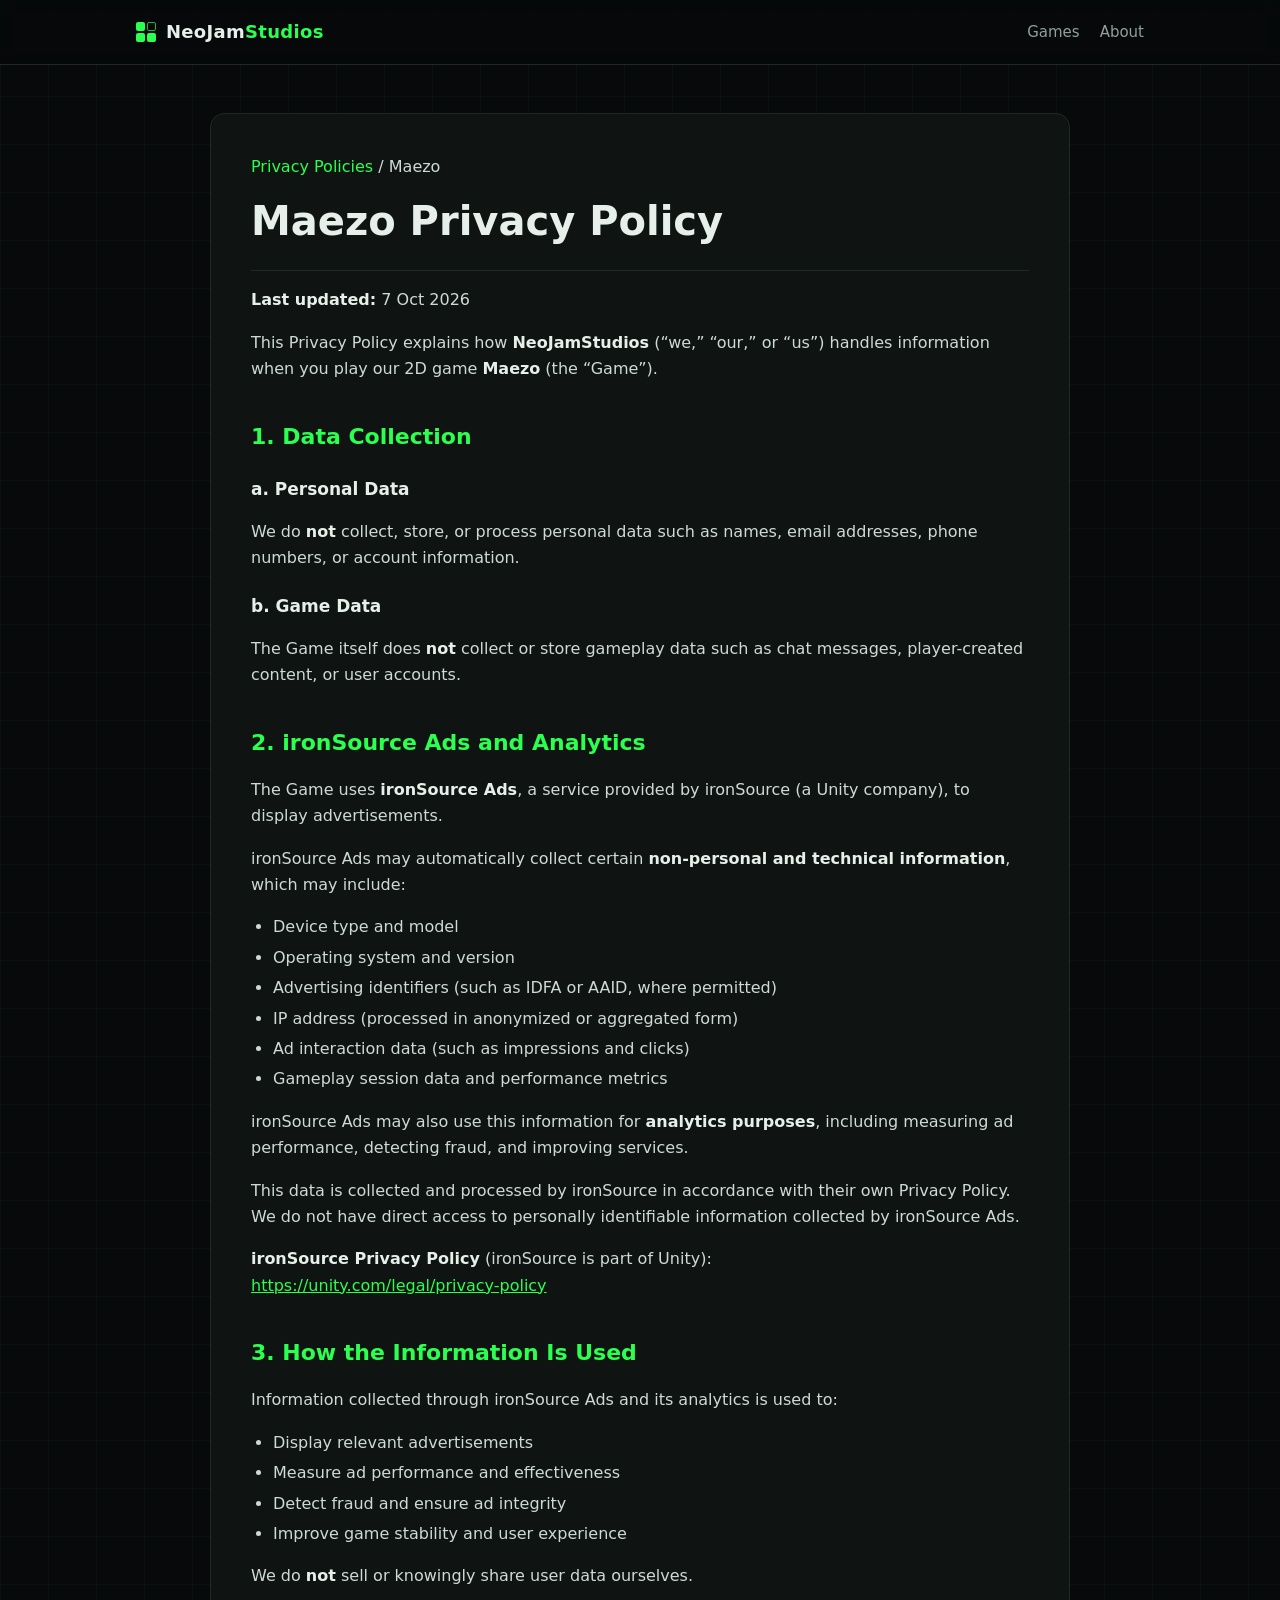
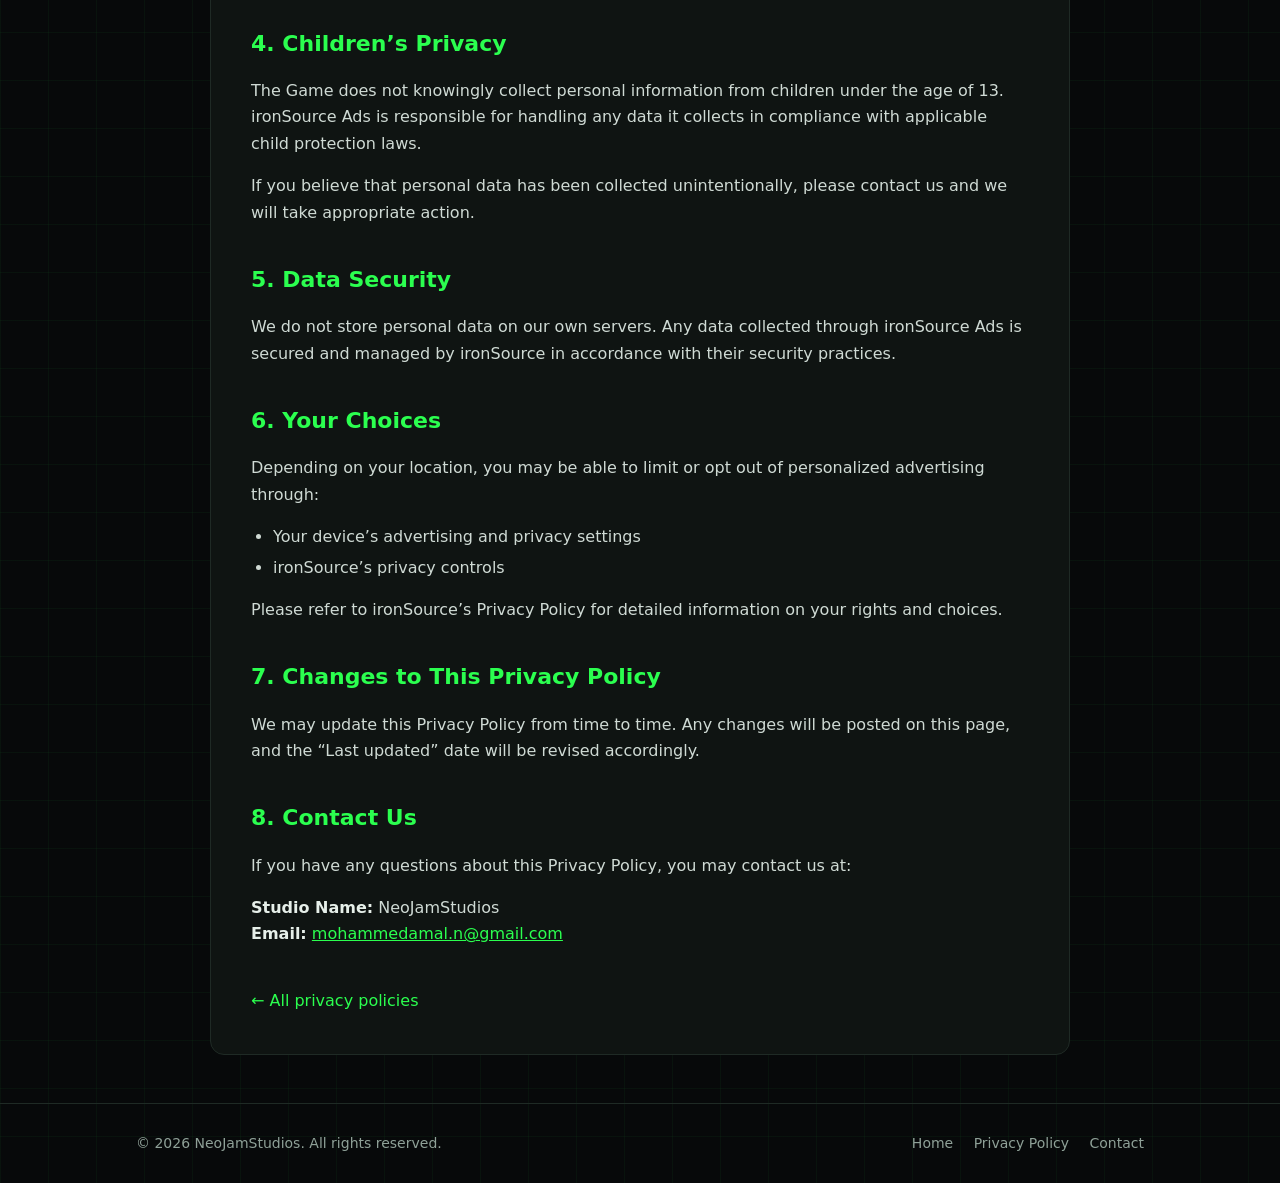
==== maezo-privacy-policy.html @ 003c3d26 "maezo privacy policy" ====
<!DOCTYPE html>
<html lang="en">
<head>
    <meta charset="UTF-8">
    <meta name="viewport" content="width=device-width, initial-scale=1.0">
    <title>Maezo Privacy Policy – NeoJamStudios</title>
    <meta name="description" content="Privacy Policy for Maezo by NeoJamStudios.">
    <link rel="icon" type="image/svg+xml" href="favicon.svg">
    <link rel="stylesheet" href="style.css">
</head>
<body>

<nav class="nav">
    <div class="wrap">
        <a class="brand" href="index.html">
            <span class="logo"><i></i><i></i><i></i><i></i></span>
            <span class="brand-name">NeoJam<span>Studios</span></span>
        </a>
        <div class="nav-links">
            <a href="index.html#games">Games</a>
            <a class="hide-sm" href="index.html#about">About</a>
        </div>
    </div>
</nav>

<main class="wrap">
    <article class="policy">
        <p class="crumb"><a href="privacy-policy.html">Privacy Policies</a> / Maezo</p>
        <h1>Maezo Privacy Policy</h1>
        <p class="updated"><strong>Last updated:</strong> 7 Oct 2026</p>

        <p>
            This Privacy Policy explains how <strong>NeoJamStudios</strong> (“we,” “our,” or “us”) handles
            information when you play our 2D game <strong>Maezo</strong> (the “Game”).
        </p>

        <h2>1. Data Collection</h2>

        <h3>a. Personal Data</h3>
        <p>
            We do <strong>not</strong> collect, store, or process personal data such as names, email
            addresses, phone numbers, or account information.
        </p>

        <h3>b. Game Data</h3>
        <p>
            The Game itself does <strong>not</strong> collect or store gameplay data such as chat messages,
            player-created content, or user accounts.
        </p>

        <h2>2. ironSource Ads and Analytics</h2>
        <p>
            The Game uses <strong>ironSource Ads</strong>, a service provided by ironSource (a Unity company), to display
            advertisements.
        </p>

        <p>
            ironSource Ads may automatically collect certain <strong>non-personal and technical information</strong>,
            which may include:
        </p>

        <ul>
            <li>Device type and model</li>
            <li>Operating system and version</li>
            <li>Advertising identifiers (such as IDFA or AAID, where permitted)</li>
            <li>IP address (processed in anonymized or aggregated form)</li>
            <li>Ad interaction data (such as impressions and clicks)</li>
            <li>Gameplay session data and performance metrics</li>
        </ul>

        <p>
            ironSource Ads may also use this information for <strong>analytics purposes</strong>, including
            measuring ad performance, detecting fraud, and improving services.
        </p>

        <p>
            This data is collected and processed by ironSource in accordance with their own
            Privacy Policy. We do not have direct access to personally identifiable information collected
            by ironSource Ads.
        </p>

        <p>
            <strong>ironSource Privacy Policy</strong> (ironSource is part of Unity):<br>
            <a href="https://unity.com/legal/privacy-policy" target="_blank" rel="noopener noreferrer">
                https://unity.com/legal/privacy-policy
            </a>
        </p>

        <h2>3. How the Information Is Used</h2>
        <p>
            Information collected through ironSource Ads and its analytics is used to:
        </p>
        <ul>
            <li>Display relevant advertisements</li>
            <li>Measure ad performance and effectiveness</li>
            <li>Detect fraud and ensure ad integrity</li>
            <li>Improve game stability and user experience</li>
        </ul>

        <p>
            We do <strong>not</strong> sell or knowingly share user data ourselves.
        </p>

        <h2>4. Children’s Privacy</h2>
        <p>
            The Game does not knowingly collect personal information from children under the age of 13.
            ironSource Ads is responsible for handling any data it collects in compliance with applicable
            child protection laws.
        </p>

        <p>
            If you believe that personal data has been collected unintentionally, please contact us and
            we will take appropriate action.
        </p>

        <h2>5. Data Security</h2>
        <p>
            We do not store personal data on our own servers. Any data collected through ironSource Ads is
            secured and managed by ironSource in accordance with their security practices.
        </p>

        <h2>6. Your Choices</h2>
        <p>
            Depending on your location, you may be able to limit or opt out of personalized advertising
            through:
        </p>
        <ul>
            <li>Your device’s advertising and privacy settings</li>
            <li>ironSource’s privacy controls</li>
        </ul>

        <p>
            Please refer to ironSource’s Privacy Policy for detailed information on your rights and choices.
        </p>

        <h2>7. Changes to This Privacy Policy</h2>
        <p>
            We may update this Privacy Policy from time to time. Any changes will be posted on this page,
            and the “Last updated” date will be revised accordingly.
        </p>

        <h2>8. Contact Us</h2>
        <p>
            If you have any questions about this Privacy Policy, you may contact us at:
        </p>

        <p>
            <strong>Studio Name:</strong> NeoJamStudios<br>
            <strong>Email:</strong> <a href="mailto:mohammedamal.n@gmail.com">mohammedamal.n@gmail.com</a>
        </p>

        <a class="back" href="privacy-policy.html">&larr; All privacy policies</a>
    </article>
</main>

<footer>
    <div class="wrap">
        <span>&copy; 2026 NeoJamStudios. All rights reserved.</span>
        <span>
            <a href="index.html">Home</a>
            <a href="privacy-policy.html">Privacy Policy</a>
            <a href="mailto:mohammedamal.n@gmail.com">Contact</a>
        </span>
    </div>
</footer>

</body>
</html>
---- style.css ----
:root {
    --bg: #07090a;
    --surface: #0f1412;
    --surface-2: #151c19;
    --border: #1f2a25;
    --text: #e6efe9;
    --muted: #8fa198;
    --neon: #2bff4f;
    --neon-dim: #1fb83a;
    --radius: 14px;
    --max: 1040px;
}

* { box-sizing: border-box; }

html { scroll-behavior: smooth; }

body {
    margin: 0;
    font-family: "Inter", system-ui, -apple-system, "Segoe UI", Roboto, Arial, sans-serif;
    background-color: var(--bg);
    background-image:
        linear-gradient(rgba(43, 255, 79, 0.04) 1px, transparent 1px),
        linear-gradient(90deg, rgba(43, 255, 79, 0.04) 1px, transparent 1px);
    background-size: 48px 48px;
    color: var(--text);
    line-height: 1.65;
    -webkit-font-smoothing: antialiased;
}

a { color: var(--neon); }
a:hover { color: #7dff92; }

.wrap {
    max-width: var(--max);
    margin: 0 auto;
    padding: 0 16px;
}

/* ---------- Nav ---------- */
.nav {
    position: sticky;
    top: 0;
    z-index: 10;
    background: rgba(7, 9, 10, 0.85);
    backdrop-filter: blur(8px);
    border-bottom: 1px solid var(--border);
}
.nav .wrap {
    display: flex;
    align-items: center;
    justify-content: space-between;
    height: 64px;
    gap: 16px;
}
.brand {
    display: flex;
    align-items: center;
    gap: 10px;
    color: var(--text);
    text-decoration: none;
    font-weight: 800;
    letter-spacing: 0.3px;
    font-size: 18px;
}
.brand:hover { color: var(--text); }
.brand-name span { color: var(--neon); }
.logo {
    display: grid;
    grid-template-columns: repeat(2, 9px);
    gap: 2px;
}
.logo i {
    width: 9px;
    height: 9px;
    background: var(--neon);
    border-radius: 2px;
}
.logo i:nth-child(2) { background: transparent; border: 1px solid var(--neon-dim); }
.nav-links {
    display: flex;
    gap: 20px;
    font-size: 15px;
}
.nav-links a {
    color: var(--muted);
    text-decoration: none;
}
.nav-links a:hover { color: var(--neon); }

/* ---------- Hero ---------- */
.hero {
    padding: 96px 0 72px;
    text-align: center;
}
.eyebrow {
    display: inline-block;
    font-size: 13px;
    letter-spacing: 2px;
    text-transform: uppercase;
    color: var(--neon);
    border: 1px solid var(--neon-dim);
    border-radius: 999px;
    padding: 4px 14px;
    margin-bottom: 20px;
}
.hero h1 {
    font-size: clamp(40px, 8vw, 72px);
    line-height: 1.05;
    margin: 0 0 16px;
    letter-spacing: -1.5px;
}
.hero h1 span {
    color: var(--neon);
    text-shadow: 0 0 24px rgba(43, 255, 79, 0.45);
}
.hero p {
    font-size: clamp(17px, 2.4vw, 20px);
    color: var(--muted);
    max-width: 560px;
    margin: 0 auto 32px;
}

.btn {
    display: inline-block;
    padding: 12px 24px;
    border-radius: 10px;
    font-weight: 700;
    text-decoration: none;
    transition: transform 0.15s ease, box-shadow 0.15s ease;
}
.btn-primary {
    background: var(--neon);
    color: #041006;
    box-shadow: 0 0 24px rgba(43, 255, 79, 0.35);
}
.btn-primary:hover {
    color: #041006;
    transform: translateY(-2px);
    box-shadow: 0 0 36px rgba(43, 255, 79, 0.55);
}
.btn-ghost {
    border: 1px solid var(--border);
    color: var(--text);
    margin-left: 8px;
}
.btn-ghost:hover { color: var(--neon); border-color: var(--neon-dim); }

/* ---------- Sections ---------- */
section { padding: 56px 0; }
.section-title {
    font-size: 30px;
    margin: 0 0 8px;
    letter-spacing: -0.5px;
}
.section-sub {
    color: var(--muted);
    margin: 0 0 32px;
}

/* ---------- Game card ---------- */
.game {
    display: grid;
    grid-template-columns: 160px 1fr;
    gap: 32px;
    background: var(--surface);
    border: 1px solid var(--border);
    border-radius: var(--radius);
    padding: 32px;
}
.game img {
    width: 160px;
    height: 160px;
    border-radius: 28px;
    border: 1px solid var(--border);
    box-shadow: 0 0 40px rgba(43, 255, 79, 0.18);
}
.game h3 {
    font-size: 26px;
    margin: 0 0 4px;
}
.tagline {
    color: var(--neon);
    margin: 0 0 12px;
    font-style: italic;
}
.tags {
    display: flex;
    flex-wrap: wrap;
    gap: 8px;
    margin-bottom: 16px;
}
.tag {
    font-size: 13px;
    color: var(--muted);
    background: var(--surface-2);
    border: 1px solid var(--border);
    border-radius: 999px;
    padding: 2px 12px;
}
.game p { margin: 0 0 16px; }

.combos {
    display: grid;
    grid-template-columns: repeat(auto-fit, minmax(190px, 1fr));
    gap: 10px;
    margin: 20px 0 24px;
}
.combo {
    display: flex;
    align-items: center;
    justify-content: center;
    gap: 8px;
    background: var(--surface-2);
    border: 1px solid var(--border);
    border-radius: 10px;
    padding: 12px;
    color: var(--muted);
    font-weight: 700;
}
.shape { width: 22px; height: 22px; display: inline-block; }
.shape.sq { background: var(--neon); border-radius: 3px; }
.shape.ci { background: var(--neon); border-radius: 50%; }
.shape.tr {
    width: 0; height: 0;
    border-left: 12px solid transparent;
    border-right: 12px solid transparent;
    border-bottom: 22px solid var(--neon);
}

/* ---------- About ---------- */
.about-grid {
    display: grid;
    grid-template-columns: repeat(3, 1fr);
    gap: 16px;
}
.pill {
    background: var(--surface);
    border: 1px solid var(--border);
    border-radius: var(--radius);
    padding: 24px;
}
.pill h4 {
    margin: 0 0 6px;
    font-size: 18px;
    color: var(--neon);
}
.pill p { margin: 0; color: var(--muted); }

.contact {
    text-align: center;
    background: var(--surface);
    border: 1px solid var(--border);
    border-radius: var(--radius);
    padding: 40px 24px;
}
.contact p { color: var(--muted); margin: 0 0 20px; }

/* ---------- Footer ---------- */
footer {
    border-top: 1px solid var(--border);
    margin-top: 40px;
    padding: 28px 0;
    color: var(--muted);
    font-size: 14px;
}
footer .wrap {
    display: flex;
    flex-wrap: wrap;
    justify-content: space-between;
    gap: 12px;
}
footer a { color: var(--muted); text-decoration: none; margin-left: 16px; }
footer a:first-child { margin-left: 0; }
footer a:hover { color: var(--neon); }

/* ---------- Policy page ---------- */
.policy {
    background: var(--surface);
    border: 1px solid var(--border);
    border-radius: var(--radius);
    padding: 40px;
    margin: 48px auto;
    max-width: 860px;
}
.policy h1 {
    font-size: clamp(30px, 5vw, 40px);
    margin: 0 0 8px;
    padding-bottom: 16px;
    border-bottom: 1px solid var(--border);
}
.policy h2 {
    font-size: 22px;
    margin: 36px 0 8px;
    color: var(--neon);
}
.policy h3 { font-size: 17px; margin: 20px 0 4px; }
.policy p, .policy li { font-size: 16px; color: #cfdad4; }
.policy ul { padding-left: 22px; }
.policy li { margin-bottom: 4px; }
.policy strong { color: var(--text); }
.updated { color: var(--muted); font-size: 14px; }
.crumb { font-size: 14px; color: var(--muted); margin: 0 0 8px; }
.crumb a { text-decoration: none; }

.policy-list {
    list-style: none;
    padding: 0;
    margin: 24px 0 0;
    display: grid;
    gap: 12px;
}
.policy .policy-list li { margin: 0; }
.policy-item {
    display: flex;
    align-items: center;
    gap: 16px;
    padding: 16px;
    background: var(--surface-2);
    border: 1px solid var(--border);
    border-radius: 12px;
    color: var(--text);
    text-decoration: none;
    transition: border-color 0.15s ease, transform 0.15s ease;
}
.policy-item:hover {
    color: var(--text);
    border-color: var(--neon-dim);
    transform: translateY(-2px);
}
.policy-item img {
    width: 56px;
    height: 56px;
    border-radius: 12px;
    border: 1px solid var(--border);
    flex-shrink: 0;
}
.policy-item strong { display: block; font-size: 18px; }
.policy-item small { color: var(--muted); font-size: 14px; }
.policy-item .arrow { margin-left: auto; color: var(--neon); font-size: 20px; }
.back {
    display: inline-block;
    margin-top: 24px;
    text-decoration: none;
}

/* ---------- Responsive ---------- */
@media (max-width: 720px) {
    .hero { padding: 64px 0 48px; }
    .game { grid-template-columns: 1fr; padding: 24px; text-align: center; }
    .game img { margin: 0 auto; width: 128px; height: 128px; }
    .tags { justify-content: center; }
    .about-grid { grid-template-columns: 1fr; }
    .policy { padding: 24px; margin: 24px 0; }
    .nav-links { gap: 14px; font-size: 14px; }
    .btn-ghost { margin: 12px 0 0; }
}
@media (max-width: 420px) {
    .nav-links a.hide-sm { display: none; }
}
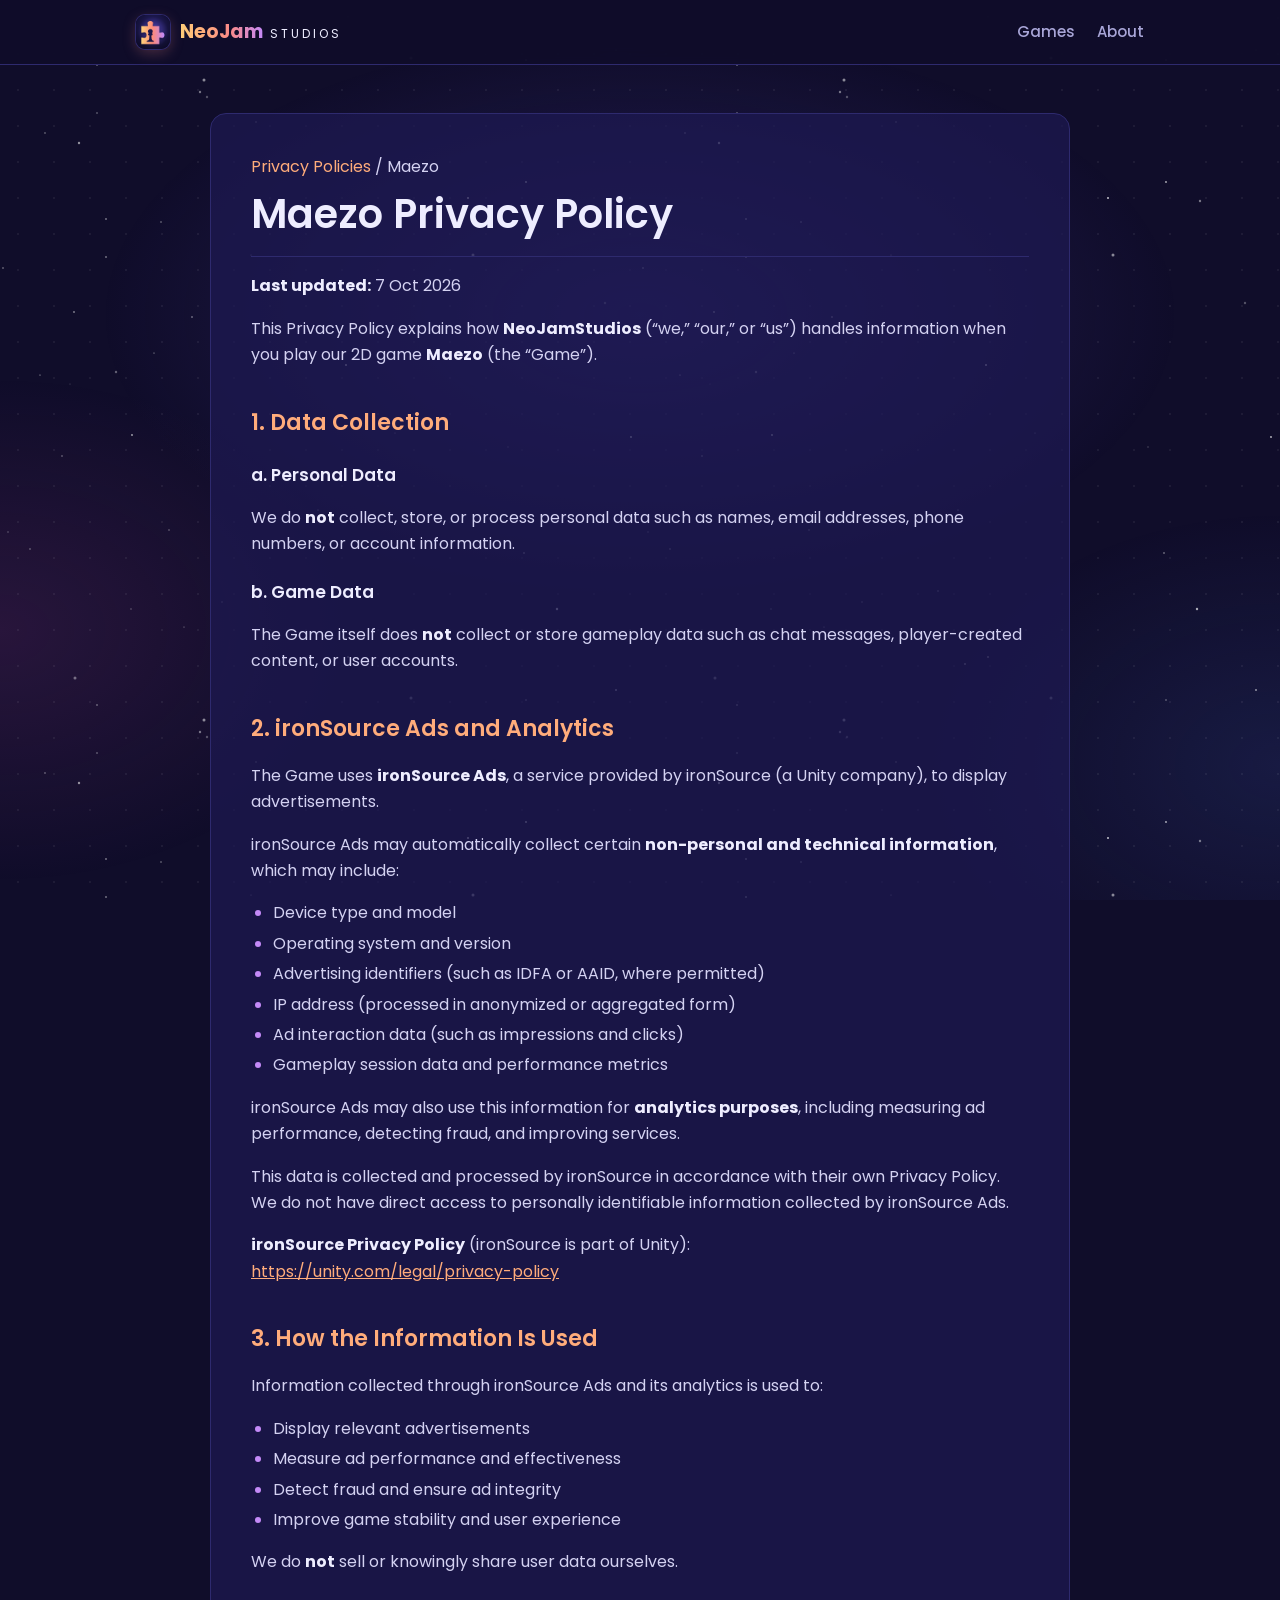
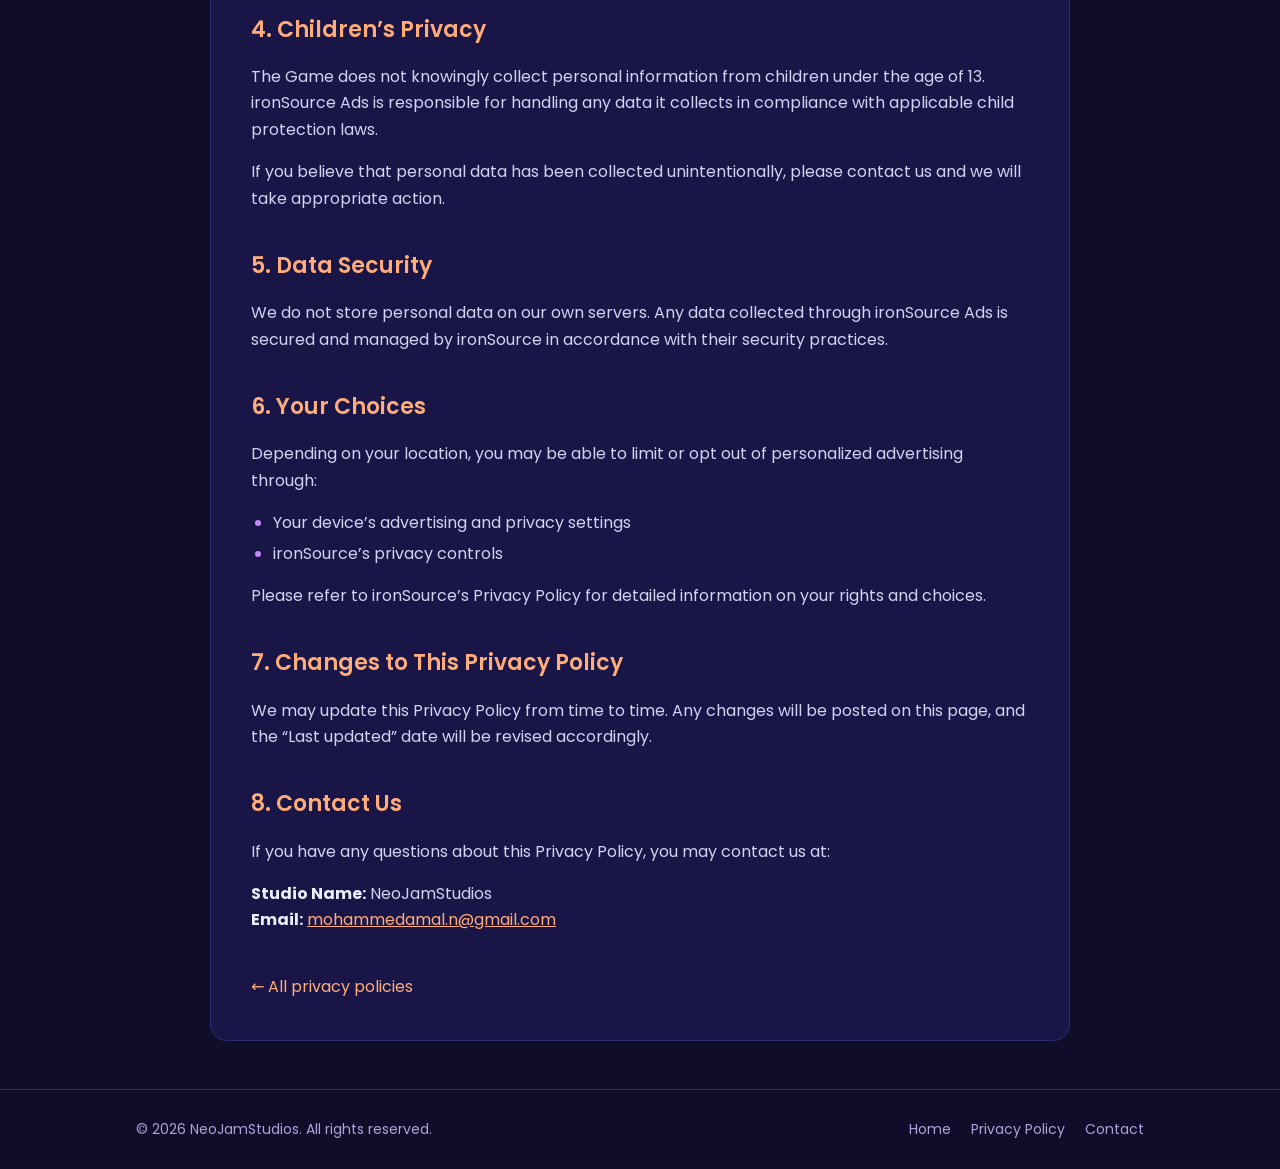
==== commit 2d2cb7c5: "privacy policy sgs, jelbow" ====
--- a/maezo-privacy-policy.html
+++ b/maezo-privacy-policy.html
@@ -5,7 +5,12 @@
     <meta name="viewport" content="width=device-width, initial-scale=1.0">
     <title>Maezo Privacy Policy – NeoJamStudios</title>
     <meta name="description" content="Privacy Policy for Maezo by NeoJamStudios.">
-    <link rel="icon" type="image/svg+xml" href="favicon.svg">
+    <meta name="theme-color" content="#100d2a">
+    <link rel="icon" type="image/png" href="favicon.png">
+    <link rel="apple-touch-icon" href="logo.png">
+    <link rel="preconnect" href="https://fonts.googleapis.com">
+    <link rel="preconnect" href="https://fonts.gstatic.com" crossorigin>
+    <link rel="stylesheet" href="https://fonts.googleapis.com/css2?family=Poppins:wght@400;500;600;700&display=swap">
     <link rel="stylesheet" href="style.css">
 </head>
 <body>
@@ -13,8 +18,8 @@
 <nav class="nav">
     <div class="wrap">
         <a class="brand" href="index.html">
-            <span class="logo"><i></i><i></i><i></i><i></i></span>
-            <span class="brand-name">NeoJam<span>Studios</span></span>
+            <img class="logo" src="logo.png" alt="" width="34" height="34">
+            <span class="brand-name"><b>NeoJam</b><span>Studios</span></span>
         </a>
         <div class="nav-links">
             <a href="index.html#games">Games</a>
--- a/style.css
+++ b/style.css
@@ -1,13 +1,26 @@
 :root {
-    --bg: #07090a;
-    --surface: #0f1412;
-    --surface-2: #151c19;
-    --border: #1f2a25;
-    --text: #e6efe9;
-    --muted: #8fa198;
-    --neon: #2bff4f;
-    --neon-dim: #1fb83a;
-    --radius: 14px;
+    --bg: #100d2a;
+    --surface: rgba(30, 26, 82, 0.72);
+    --surface-2: rgba(44, 38, 112, 0.6);
+    --border: #2e2a6e;
+    --border-strong: #4a4499;
+    --text: #eeedff;
+    --body: #d4d2f2;
+    --muted: #a9a6d8;
+    --ink: #1c1649;
+
+    /* Brand colors, from the NeoJam wordmark and the banner's pieces */
+    --gold: #fdcd79;
+    --peach: #ffac7b;
+    --coral: #fa8a88;
+    --lavender: #c48af8;
+    --teal: #49cbbf;
+    --purple: #9b71f7;
+    --yellow: #ffcf6b;
+    --red: #ff6b6b;
+    --gradient: linear-gradient(90deg, var(--gold) 0%, var(--peach) 30%, var(--coral) 60%, var(--lavender) 100%);
+
+    --radius: 16px;
     --max: 1040px;
 }
 
@@ -17,19 +30,33 @@
 
 body {
     margin: 0;
-    font-family: "Inter", system-ui, -apple-system, "Segoe UI", Roboto, Arial, sans-serif;
+    font-family: "Poppins", system-ui, -apple-system, "Segoe UI", Roboto, Arial, sans-serif;
     background-color: var(--bg);
-    background-image:
-        linear-gradient(rgba(43, 255, 79, 0.04) 1px, transparent 1px),
-        linear-gradient(90deg, rgba(43, 255, 79, 0.04) 1px, transparent 1px);
-    background-size: 48px 48px;
     color: var(--text);
     line-height: 1.65;
     -webkit-font-smoothing: antialiased;
 }
 
-a { color: var(--neon); }
-a:hover { color: #7dff92; }
+/* Starfield and soft glows, fixed behind the page like the banner's sky */
+body::before {
+    content: "";
+    position: fixed;
+    inset: 0;
+    z-index: -1;
+    pointer-events: none;
+    background:
+        url("stars.svg") 0 0 / 640px 640px,
+        radial-gradient(circle, rgba(255, 255, 255, 0.06) 0 1px, transparent 1.5px) 0 0 / 36px 36px,
+        radial-gradient(60% 45% at 50% 35%, rgba(76, 64, 180, 0.32), transparent 70%),
+        radial-gradient(40% 40% at 0% 70%, rgba(150, 60, 140, 0.18), transparent 70%),
+        radial-gradient(40% 40% at 100% 85%, rgba(60, 90, 180, 0.18), transparent 70%);
+}
+
+::selection { background: rgba(196, 138, 248, 0.35); }
+:focus-visible { outline: 2px solid var(--lavender); outline-offset: 3px; }
+
+a { color: var(--peach); }
+a:hover { color: var(--gold); }
 
 .wrap {
     max-width: var(--max);
@@ -42,8 +69,8 @@
     position: sticky;
     top: 0;
     z-index: 10;
-    background: rgba(7, 9, 10, 0.85);
-    backdrop-filter: blur(8px);
+    background: rgba(16, 13, 42, 0.8);
+    backdrop-filter: blur(10px);
     border-bottom: 1px solid var(--border);
 }
 .nav .wrap {
@@ -59,99 +86,105 @@
     gap: 10px;
     color: var(--text);
     text-decoration: none;
-    font-weight: 800;
-    letter-spacing: 0.3px;
-    font-size: 18px;
+    font-size: 19px;
 }
 .brand:hover { color: var(--text); }
-.brand-name span { color: var(--neon); }
 .logo {
-    display: grid;
-    grid-template-columns: repeat(2, 9px);
-    gap: 2px;
-}
-.logo i {
-    width: 9px;
-    height: 9px;
-    background: var(--neon);
-    border-radius: 2px;
-}
-.logo i:nth-child(2) { background: transparent; border: 1px solid var(--neon-dim); }
+    width: 34px;
+    height: 34px;
+    border-radius: 9px;
+    box-shadow: 0 0 0 1px var(--border), 0 4px 14px rgba(250, 138, 136, 0.25);
+}
+.brand-name b {
+    font-weight: 700;
+    background: var(--gradient);
+    -webkit-background-clip: text;
+    background-clip: text;
+    color: transparent;
+}
+.brand-name span {
+    margin-left: 7px;
+    font-size: 12px;
+    font-weight: 400;
+    letter-spacing: 3px;
+    text-transform: uppercase;
+}
 .nav-links {
     display: flex;
-    gap: 20px;
+    gap: 22px;
     font-size: 15px;
+    font-weight: 500;
 }
 .nav-links a {
     color: var(--muted);
     text-decoration: none;
 }
-.nav-links a:hover { color: var(--neon); }
+.nav-links a:hover { color: var(--text); }
 
 /* ---------- Hero ---------- */
 .hero {
-    padding: 96px 0 72px;
+    padding: 0 0 48px;
     text-align: center;
 }
-.eyebrow {
-    display: inline-block;
-    font-size: 13px;
-    letter-spacing: 2px;
-    text-transform: uppercase;
-    color: var(--neon);
-    border: 1px solid var(--neon-dim);
-    border-radius: 999px;
-    padding: 4px 14px;
-    margin-bottom: 20px;
-}
 .hero h1 {
-    font-size: clamp(40px, 8vw, 72px);
-    line-height: 1.05;
-    margin: 0 0 16px;
-    letter-spacing: -1.5px;
-}
-.hero h1 span {
-    color: var(--neon);
-    text-shadow: 0 0 24px rgba(43, 255, 79, 0.45);
-}
-.hero p {
-    font-size: clamp(17px, 2.4vw, 20px);
-    color: var(--muted);
-    max-width: 560px;
-    margin: 0 auto 32px;
+    margin: 0;
+    line-height: 0;
+}
+.hero img {
+    display: block;
+    width: 100%;
+    max-width: 2400px;
+    height: auto;
+    margin: 0 auto;
+    -webkit-mask-image: linear-gradient(to bottom, #000 90%, transparent);
+    mask-image: linear-gradient(to bottom, #000 90%, transparent);
+}
+.hero-actions {
+    position: relative;
+    margin-top: -16px;
 }
 
 .btn {
     display: inline-block;
-    padding: 12px 24px;
-    border-radius: 10px;
-    font-weight: 700;
+    padding: 12px 26px;
+    border-radius: 999px;
+    font-weight: 600;
     text-decoration: none;
-    transition: transform 0.15s ease, box-shadow 0.15s ease;
+    transition: transform 0.15s ease, box-shadow 0.15s ease, border-color 0.15s ease;
 }
 .btn-primary {
-    background: var(--neon);
-    color: #041006;
-    box-shadow: 0 0 24px rgba(43, 255, 79, 0.35);
+    background: var(--gradient);
+    color: var(--ink);
+    box-shadow: 0 8px 28px rgba(250, 138, 136, 0.3);
 }
 .btn-primary:hover {
-    color: #041006;
+    color: var(--ink);
     transform: translateY(-2px);
-    box-shadow: 0 0 36px rgba(43, 255, 79, 0.55);
+    box-shadow: 0 12px 36px rgba(196, 138, 248, 0.45);
 }
 .btn-ghost {
-    border: 1px solid var(--border);
+    border: 1px solid var(--border-strong);
     color: var(--text);
     margin-left: 8px;
 }
-.btn-ghost:hover { color: var(--neon); border-color: var(--neon-dim); }
+.btn-ghost:hover { color: var(--text); border-color: var(--lavender); transform: translateY(-2px); }
 
 /* ---------- Sections ---------- */
 section { padding: 56px 0; }
 .section-title {
     font-size: 30px;
+    font-weight: 600;
     margin: 0 0 8px;
     letter-spacing: -0.5px;
+}
+.section-title::after {
+    content: "";
+    display: block;
+    width: 56px;
+    height: 3px;
+    margin-top: 6px;
+    border-radius: 3px;
+    background: var(--gradient);
 }
 .section-sub {
     color: var(--muted);
@@ -173,16 +206,17 @@
     height: 160px;
     border-radius: 28px;
     border: 1px solid var(--border);
-    box-shadow: 0 0 40px rgba(43, 255, 79, 0.18);
+    box-shadow: 0 12px 40px rgba(155, 113, 247, 0.28);
 }
 .game h3 {
     font-size: 26px;
+    font-weight: 600;
     margin: 0 0 4px;
 }
 .tagline {
-    color: var(--neon);
+    color: var(--peach);
+    font-weight: 500;
     margin: 0 0 12px;
-    font-style: italic;
 }
 .tags {
     display: flex;
@@ -198,7 +232,7 @@
     border-radius: 999px;
     padding: 2px 12px;
 }
-.game p { margin: 0 0 16px; }
+.game p { margin: 0 0 16px; color: var(--body); }
 
 .combos {
     display: grid;
@@ -213,19 +247,19 @@
     gap: 8px;
     background: var(--surface-2);
     border: 1px solid var(--border);
-    border-radius: 10px;
+    border-radius: 12px;
     padding: 12px;
     color: var(--muted);
-    font-weight: 700;
+    font-weight: 600;
 }
 .shape { width: 22px; height: 22px; display: inline-block; }
-.shape.sq { background: var(--neon); border-radius: 3px; }
-.shape.ci { background: var(--neon); border-radius: 50%; }
+.shape.sq { background: var(--teal); border-radius: 4px; }
+.shape.ci { background: var(--red); border-radius: 50%; }
 .shape.tr {
     width: 0; height: 0;
     border-left: 12px solid transparent;
     border-right: 12px solid transparent;
-    border-bottom: 22px solid var(--neon);
+    border-bottom: 22px solid var(--yellow);
 }
 
 /* ---------- About ---------- */
@@ -243,17 +277,33 @@
 .pill h4 {
     margin: 0 0 6px;
     font-size: 18px;
-    color: var(--neon);
+    font-weight: 600;
+    color: var(--teal);
+}
+.pill:nth-child(2) h4 { color: var(--coral); }
+.pill:nth-child(3) h4 { color: var(--lavender); }
+.pill h4::before {
+    content: "";
+    display: inline-block;
+    width: 14px;
+    height: 14px;
+    margin-right: 10px;
+    vertical-align: -1px;
+    background: currentColor;
+    clip-path: polygon(25% 5%, 75% 5%, 100% 50%, 75% 95%, 25% 95%, 0 50%);
 }
 .pill p { margin: 0; color: var(--muted); }
 
 .contact {
     text-align: center;
-    background: var(--surface);
+    background:
+        radial-gradient(120% 140% at 50% 0%, rgba(155, 113, 247, 0.22), transparent 60%),
+        var(--surface);
     border: 1px solid var(--border);
     border-radius: var(--radius);
     padding: 40px 24px;
 }
+.contact .section-title::after { margin: 6px auto 0; }
 .contact p { color: var(--muted); margin: 0 0 20px; }
 
 /* ---------- Footer ---------- */
@@ -272,7 +322,7 @@
 }
 footer a { color: var(--muted); text-decoration: none; margin-left: 16px; }
 footer a:first-child { margin-left: 0; }
-footer a:hover { color: var(--neon); }
+footer a:hover { color: var(--text); }
 
 /* ---------- Policy page ---------- */
 .policy {
@@ -285,25 +335,29 @@
 }
 .policy h1 {
     font-size: clamp(30px, 5vw, 40px);
+    font-weight: 600;
+    line-height: 1.3;
     margin: 0 0 8px;
     padding-bottom: 16px;
     border-bottom: 1px solid var(--border);
 }
 .policy h2 {
     font-size: 22px;
+    font-weight: 600;
     margin: 36px 0 8px;
-    color: var(--neon);
-}
-.policy h3 { font-size: 17px; margin: 20px 0 4px; }
-.policy p, .policy li { font-size: 16px; color: #cfdad4; }
+    color: var(--peach);
+}
+.policy h3 { font-size: 17px; font-weight: 600; margin: 20px 0 4px; }
+.policy p, .policy li { font-size: 16px; color: var(--body); }
 .policy ul { padding-left: 22px; }
 .policy li { margin-bottom: 4px; }
+.policy li::marker { color: var(--lavender); }
 .policy strong { color: var(--text); }
 .updated { color: var(--muted); font-size: 14px; }
 .crumb { font-size: 14px; color: var(--muted); margin: 0 0 8px; }
 .crumb a { text-decoration: none; }
 
-.policy-list {
+.policy .policy-list {
     list-style: none;
     padding: 0;
     margin: 24px 0 0;
@@ -318,14 +372,14 @@
     padding: 16px;
     background: var(--surface-2);
     border: 1px solid var(--border);
-    border-radius: 12px;
+    border-radius: 14px;
     color: var(--text);
     text-decoration: none;
     transition: border-color 0.15s ease, transform 0.15s ease;
 }
 .policy-item:hover {
     color: var(--text);
-    border-color: var(--neon-dim);
+    border-color: var(--lavender);
     transform: translateY(-2px);
 }
 .policy-item img {
@@ -335,9 +389,9 @@
     border: 1px solid var(--border);
     flex-shrink: 0;
 }
-.policy-item strong { display: block; font-size: 18px; }
+.policy-item strong { display: block; font-size: 18px; font-weight: 600; overflow-wrap: anywhere; }
 .policy-item small { color: var(--muted); font-size: 14px; }
-.policy-item .arrow { margin-left: auto; color: var(--neon); font-size: 20px; }
+.policy-item .arrow { margin-left: auto; color: var(--peach); font-size: 20px; }
 .back {
     display: inline-block;
     margin-top: 24px;
@@ -346,7 +400,11 @@
 
 /* ---------- Responsive ---------- */
 @media (max-width: 720px) {
-    .hero { padding: 64px 0 48px; }
+    .hero { padding: 0 0 40px; }
+    .hero img {
+        -webkit-mask-image: linear-gradient(to bottom, #000 84%, transparent);
+        mask-image: linear-gradient(to bottom, #000 84%, transparent);
+    }
     .game { grid-template-columns: 1fr; padding: 24px; text-align: center; }
     .game img { margin: 0 auto; width: 128px; height: 128px; }
     .tags { justify-content: center; }
